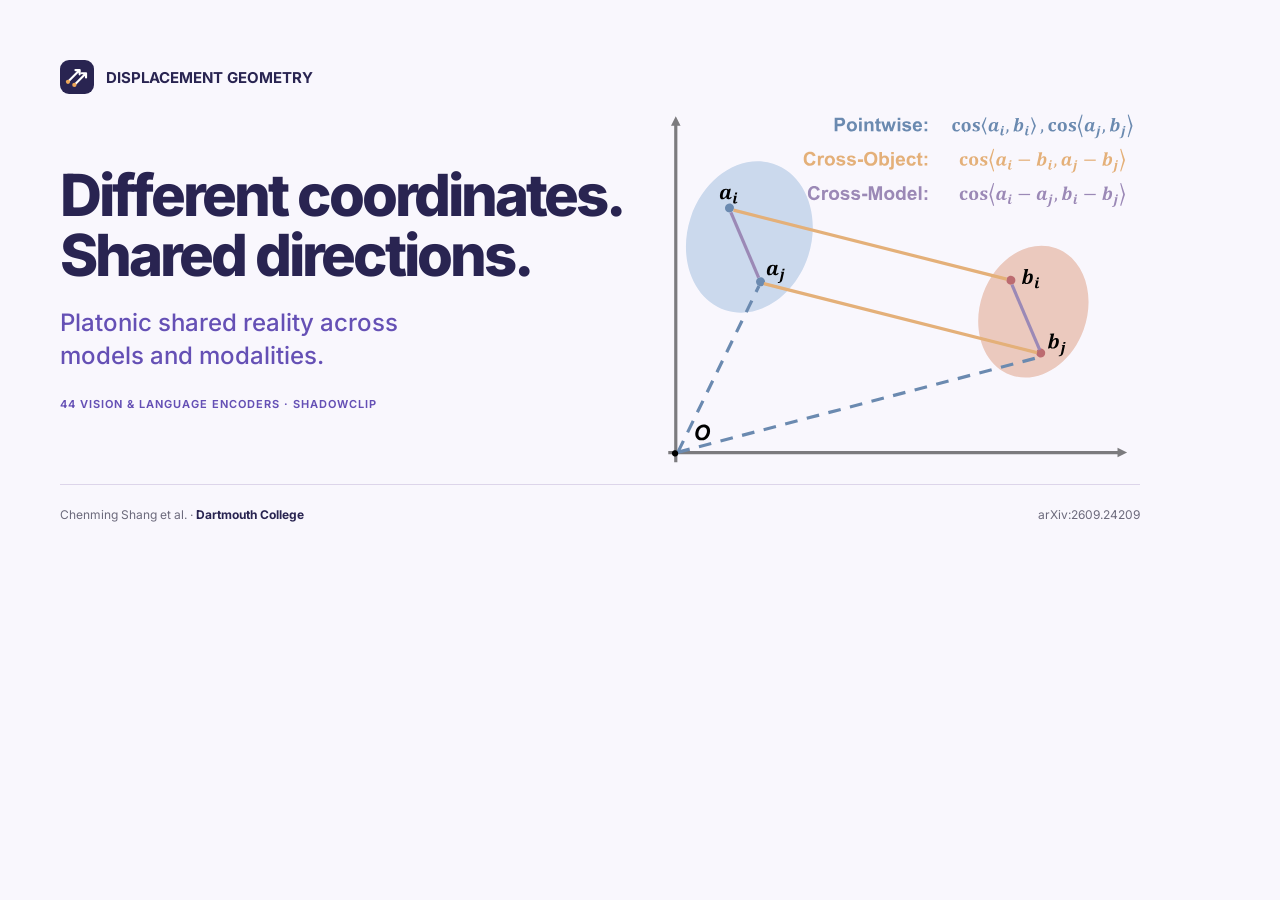
==== scripts/social-card.html @ d436d6a9 "Create research project page with vector figures and interactive results" ====
<!doctype html><html lang="en"><meta charset="utf-8"><title>Displacement Geometry — social preview</title><style>
@font-face{font-family:Inter;src:url('../assets/fonts/inter-latin.woff2');font-weight:400 800}*{box-sizing:border-box}body{margin:0;width:1200px;height:630px;background:#f9f7fd;color:#292451;font-family:Inter,sans-serif;padding:60px;overflow:hidden}header{display:flex;align-items:center;gap:12px;font-size:15px;font-weight:700}header img{width:34px;height:34px}main{display:grid;grid-template-columns:1.18fr 1fr;gap:28px;align-items:center;height:390px}h1{font-size:58px;line-height:1.03;letter-spacing:-3px;margin:0 0 20px;font-weight:800}h2{font-size:24px;font-weight:500;color:#6550b5;line-height:1.4;margin:0}main img{width:100%;mix-blend-mode:multiply}footer{border-top:1px solid #ddd5ea;padding-top:22px;display:flex;justify-content:space-between;font-size:12px;color:#6c6a7c}.tag{display:inline-block;font-size:11px;font-weight:650;letter-spacing:1px;text-transform:uppercase;margin-top:24px;color:#6550b5}strong{color:#292451}
</style><header><img src="../assets/favicon.svg" alt="">DISPLACEMENT GEOMETRY</header><main><div><h1>Different coordinates.<br>Shared directions.</h1><h2>Platonic shared reality across<br>models and modalities.</h2><span class="tag">44 vision &amp; language encoders · ShadowCLIP</span></div><img src="../assets/figures/metric_schematic.svg" alt="Shared displacement directions across two models"></main><footer><span>Chenming Shang et al. · <strong>Dartmouth College</strong></span><span>arXiv:2609.24209</span></footer></html>
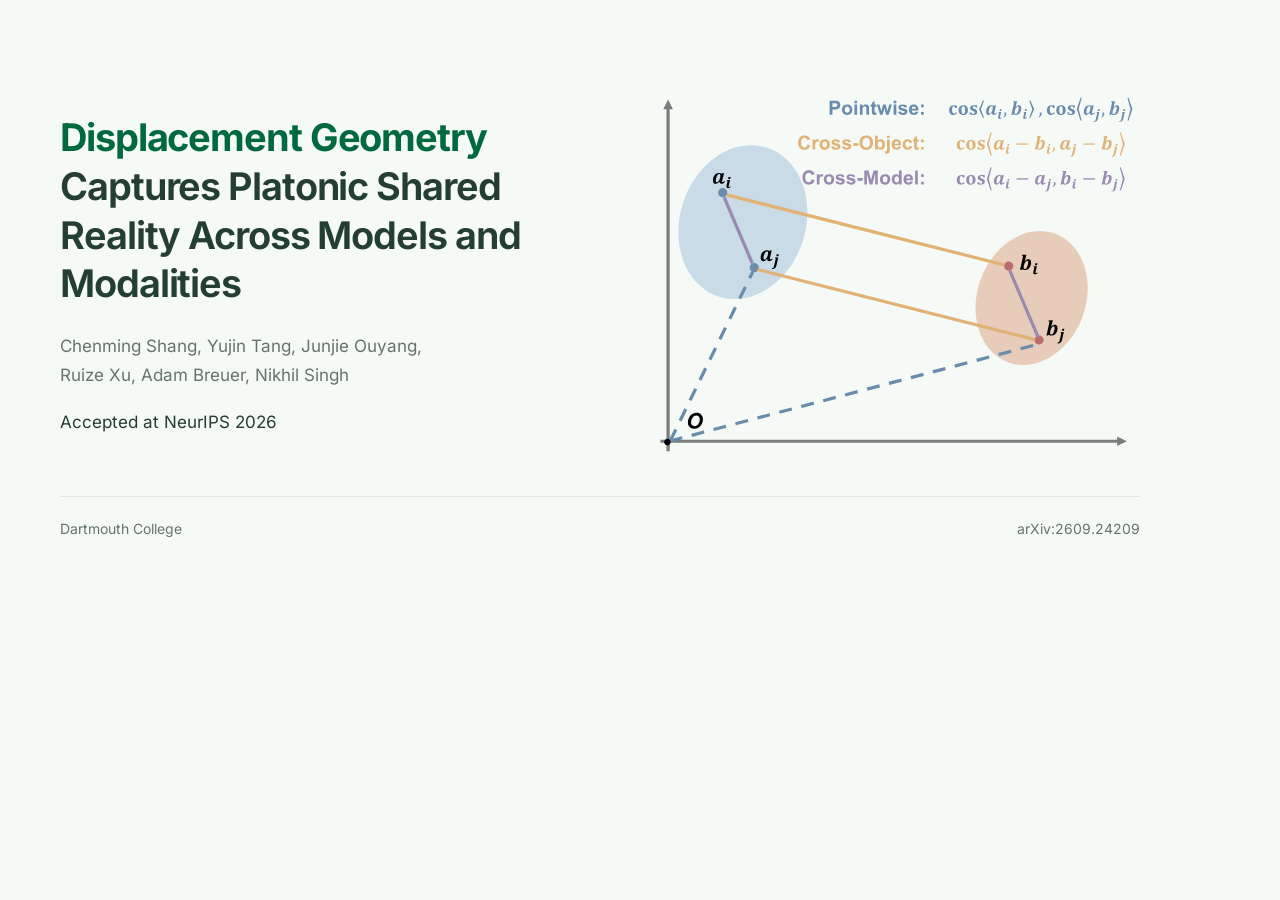
==== commit 2b1eb968: "Use paper wording and simplify project page presentation" ====
--- a/scripts/social-card.html
+++ b/scripts/social-card.html
@@ -1,3 +1,3 @@
 <!doctype html><html lang="en"><meta charset="utf-8"><title>Displacement Geometry — social preview</title><style>
-@font-face{font-family:Inter;src:url('../assets/fonts/inter-latin.woff2');font-weight:400 800}*{box-sizing:border-box}body{margin:0;width:1200px;height:630px;background:#f9f7fd;color:#292451;font-family:Inter,sans-serif;padding:60px;overflow:hidden}header{display:flex;align-items:center;gap:12px;font-size:15px;font-weight:700}header img{width:34px;height:34px}main{display:grid;grid-template-columns:1.18fr 1fr;gap:28px;align-items:center;height:390px}h1{font-size:58px;line-height:1.03;letter-spacing:-3px;margin:0 0 20px;font-weight:800}h2{font-size:24px;font-weight:500;color:#6550b5;line-height:1.4;margin:0}main img{width:100%;mix-blend-mode:multiply}footer{border-top:1px solid #ddd5ea;padding-top:22px;display:flex;justify-content:space-between;font-size:12px;color:#6c6a7c}.tag{display:inline-block;font-size:11px;font-weight:650;letter-spacing:1px;text-transform:uppercase;margin-top:24px;color:#6550b5}strong{color:#292451}
-</style><header><img src="../assets/favicon.svg" alt="">DISPLACEMENT GEOMETRY</header><main><div><h1>Different coordinates.<br>Shared directions.</h1><h2>Platonic shared reality across<br>models and modalities.</h2><span class="tag">44 vision &amp; language encoders · ShadowCLIP</span></div><img src="../assets/figures/metric_schematic.svg" alt="Shared displacement directions across two models"></main><footer><span>Chenming Shang et al. · <strong>Dartmouth College</strong></span><span>arXiv:2609.24209</span></footer></html>
+@font-face{font-family:Inter;src:url('../assets/fonts/inter-latin.woff2');font-weight:400 800}*{box-sizing:border-box}body{margin:0;width:1200px;height:630px;background:#f5faf6;color:#243e32;font-family:Inter,sans-serif;padding:54px 60px;overflow:hidden}main{display:grid;grid-template-columns:1.12fr 1fr;gap:40px;align-items:center;height:442px}h1{font-size:38px;line-height:1.28;letter-spacing:-1.1px;margin:0 0 24px;font-weight:650}h1 strong{color:#00693e;font-weight:700}p{font-size:17px;line-height:1.7;color:#65756b;margin:0}main img{width:100%;mix-blend-mode:multiply}footer{border-top:1px solid #dce8df;padding-top:23px;display:flex;justify-content:space-between;gap:20px;font-size:14px;color:#65756b}.venue{margin-top:18px;color:#243e32}
+</style><main><div><h1><strong>Displacement Geometry</strong> Captures Platonic Shared Reality Across Models and Modalities</h1><p>Chenming Shang, Yujin Tang, Junjie Ouyang,<br>Ruize Xu, Adam Breuer, Nikhil Singh</p><p class="venue">Accepted at NeurIPS 2026</p></div><img src="../assets/figures/metric_schematic.svg" alt="Displacement geometry across two models"></main><footer><span>Dartmouth College</span><span>arXiv:2609.24209</span></footer></html>
